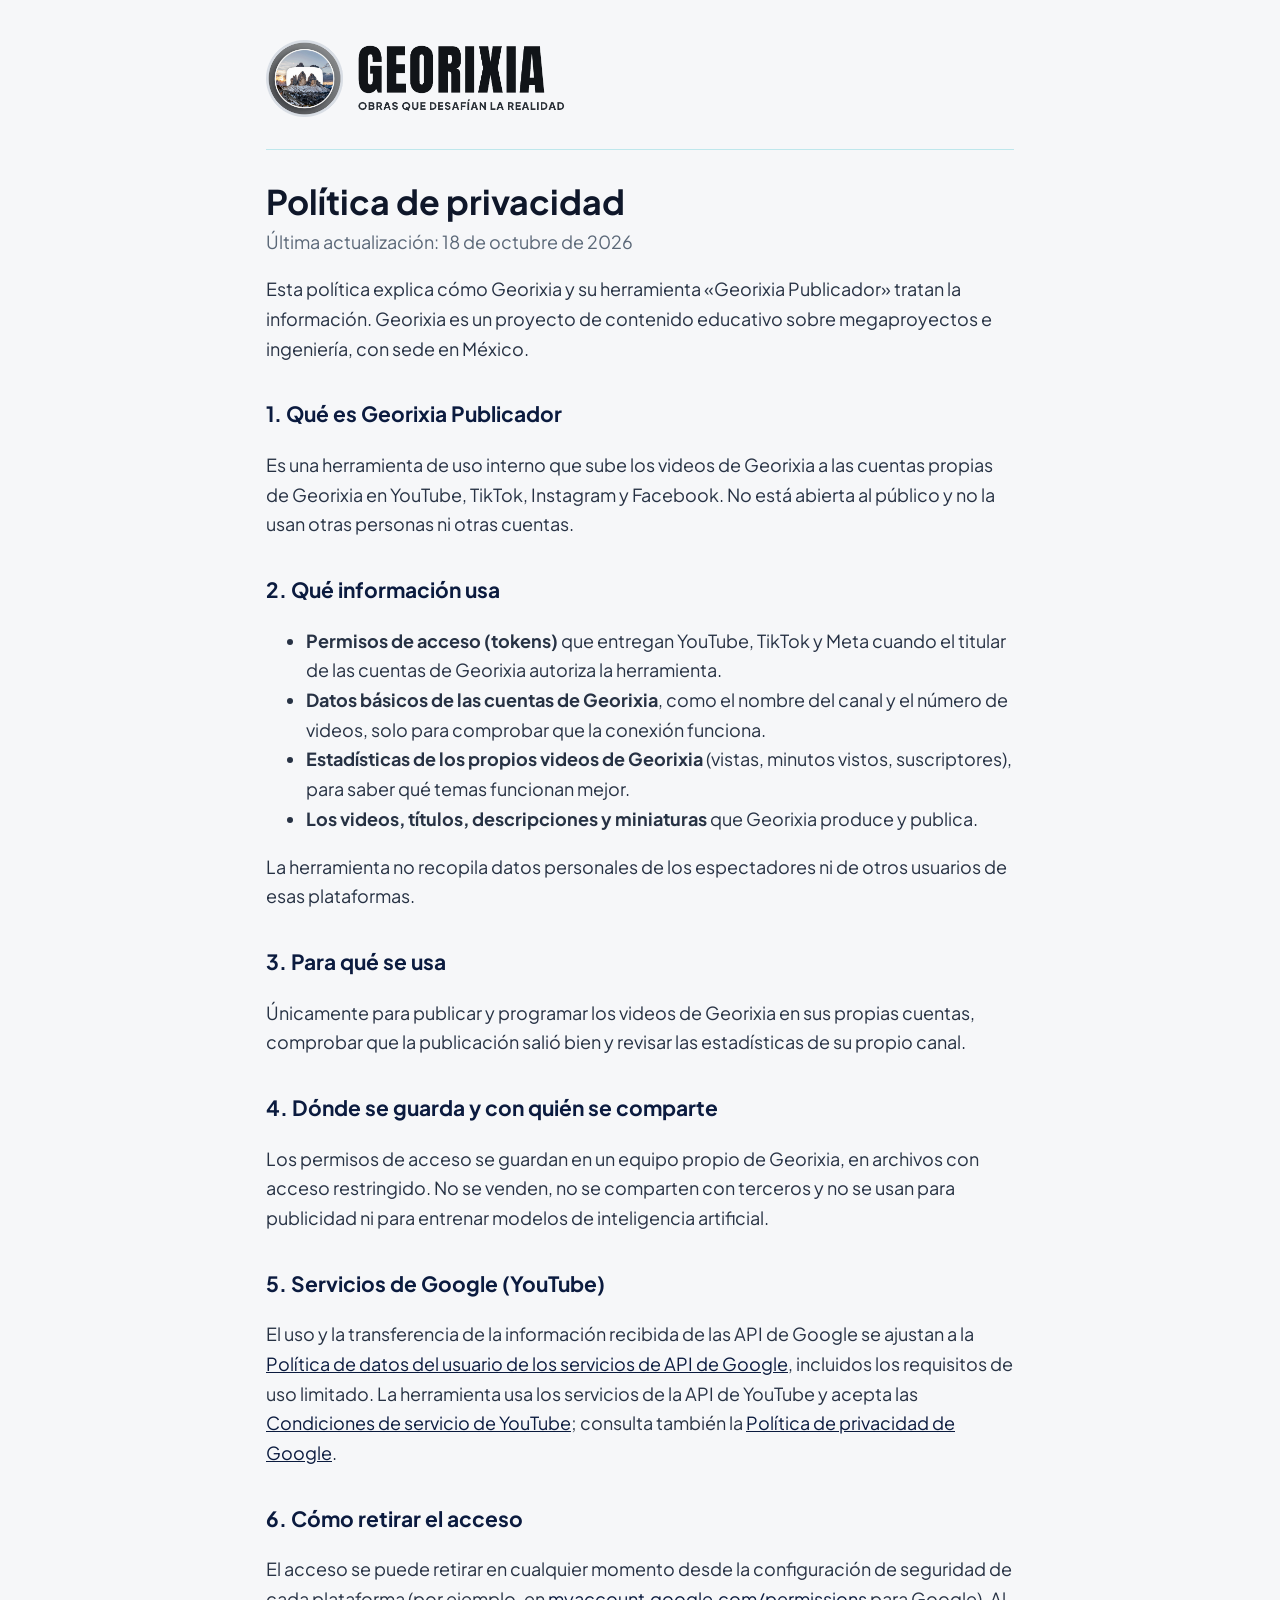
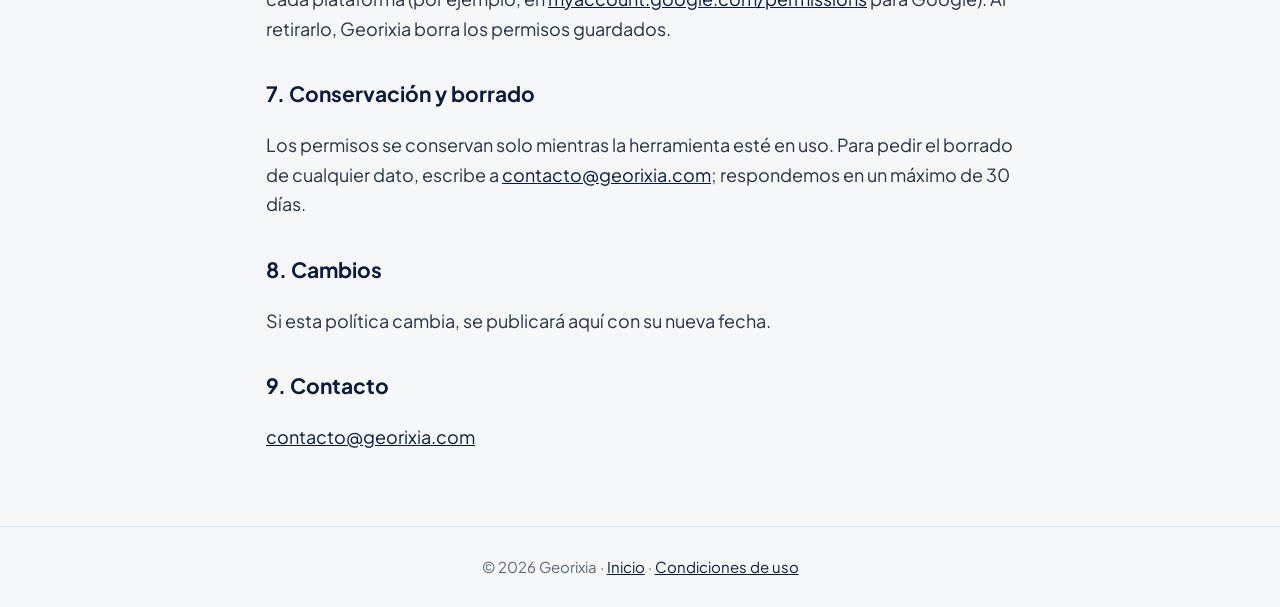
==== privacidad.html @ 57b5e0a1 "Página web de Georixia Co-Authored-By: Claude Opus 5.5 <noreply@anthropic.com>" ====
<!doctype html>
<html lang="es">
<head>
<meta charset="utf-8">
<meta name="viewport" content="width=device-width, initial-scale=1">
<title>Política de privacidad · Georixia</title>
<link rel="icon" href="icono.png" type="image/png">
<link rel="preconnect" href="https://fonts.googleapis.com">
<link rel="preconnect" href="https://fonts.gstatic.com" crossorigin>
<link href="https://fonts.googleapis.com/css2?family=Plus+Jakarta+Sans:wght@400;700&display=swap" rel="stylesheet">
<link rel="stylesheet" href="estilo.css">
</head>
<body class="claro con-banner">
<main class="legal">
  <header><a href="index.html"><img src="logo.png" alt="Georixia"></a></header>

  <h1>Política de privacidad</h1>
  <p class="fecha">Última actualización: 18 de octubre de 2026</p>

  <p>Esta política explica cómo Georixia y su herramienta «Georixia Publicador» tratan la información. Georixia es un proyecto de contenido educativo sobre megaproyectos e ingeniería, con sede en México.</p>

  <h2>1. Qué es Georixia Publicador</h2>
  <p>Es una herramienta de uso interno que sube los videos de Georixia a las cuentas propias de Georixia en YouTube, TikTok, Instagram y Facebook. No está abierta al público y no la usan otras personas ni otras cuentas.</p>

  <h2>2. Qué información usa</h2>
  <ul>
    <li><strong>Permisos de acceso (tokens)</strong> que entregan YouTube, TikTok y Meta cuando el titular de las cuentas de Georixia autoriza la herramienta.</li>
    <li><strong>Datos básicos de las cuentas de Georixia</strong>, como el nombre del canal y el número de videos, solo para comprobar que la conexión funciona.</li>
    <li><strong>Estadísticas de los propios videos de Georixia</strong> (vistas, minutos vistos, suscriptores), para saber qué temas funcionan mejor.</li>
    <li><strong>Los videos, títulos, descripciones y miniaturas</strong> que Georixia produce y publica.</li>
  </ul>
  <p>La herramienta no recopila datos personales de los espectadores ni de otros usuarios de esas plataformas.</p>

  <h2>3. Para qué se usa</h2>
  <p>Únicamente para publicar y programar los videos de Georixia en sus propias cuentas, comprobar que la publicación salió bien y revisar las estadísticas de su propio canal.</p>

  <h2>4. Dónde se guarda y con quién se comparte</h2>
  <p>Los permisos de acceso se guardan en un equipo propio de Georixia, en archivos con acceso restringido. No se venden, no se comparten con terceros y no se usan para publicidad ni para entrenar modelos de inteligencia artificial.</p>

  <h2>5. Servicios de Google (YouTube)</h2>
  <p>El uso y la transferencia de la información recibida de las API de Google se ajustan a la <a href="https://developers.google.com/terms/api-services-user-data-policy">Política de datos del usuario de los servicios de API de Google</a>, incluidos los requisitos de uso limitado. La herramienta usa los servicios de la API de YouTube y acepta las <a href="https://www.youtube.com/t/terms">Condiciones de servicio de YouTube</a>; consulta también la <a href="https://policies.google.com/privacy">Política de privacidad de Google</a>.</p>

  <h2>6. Cómo retirar el acceso</h2>
  <p>El acceso se puede retirar en cualquier momento desde la configuración de seguridad de cada plataforma (por ejemplo, en <a href="https://myaccount.google.com/permissions">myaccount.google.com/permissions</a> para Google). Al retirarlo, Georixia borra los permisos guardados.</p>

  <h2>7. Conservación y borrado</h2>
  <p>Los permisos se conservan solo mientras la herramienta esté en uso. Para pedir el borrado de cualquier dato, escribe a <a href="mailto:contacto@georixia.com">contacto@georixia.com</a>; respondemos en un máximo de 30 días.</p>

  <h2>8. Cambios</h2>
  <p>Si esta política cambia, se publicará aquí con su nueva fecha.</p>

  <h2>9. Contacto</h2>
  <p><a href="mailto:contacto@georixia.com">contacto@georixia.com</a></p>
</main>
<footer>© 2026 Georixia · <a href="index.html">Inicio</a> · <a href="terminos.html">Condiciones de uso</a></footer>
</body>
</html>
---- estilo.css ----
:root {
  --fondo: #0b1b3f;
  --fondo-2: #22324f;
  --acento: #14b8c4;
  --acento-2: #2563eb;
  --claro: #F5F7FA;
  --texto: #DCE3EC;
  --suave: #9AA8B8;
}
* { box-sizing: border-box; }
html, body { margin: 0; }
body {
  background: var(--fondo);
  color: var(--texto);
  font-family: "Plus Jakarta Sans", system-ui, -apple-system, "Segoe UI", sans-serif;
  font-size: 18px;
  line-height: 1.65;
}
a { color: var(--acento); }
a:hover { color: var(--claro); }

/* Portada */
.portada {
  min-height: 100vh;
  display: flex;
  flex-direction: column;
  align-items: center;
  justify-content: center;
  text-align: center;
  padding: 48px 16px;
  background:
    radial-gradient(ellipse at 50% 35%, color-mix(in srgb, var(--fondo-2) 85%, transparent) 0%, var(--fondo) 72%);
}
.portada img.logo { width: min(620px, 92vw); height: auto; }
.portada p.gancho { max-width: 660px; font-size: clamp(18px, 2.4vw, 22px); color: var(--claro); margin: 28px auto 32px; }
.botones { display: flex; gap: 12px; flex-wrap: wrap; justify-content: center; }
.boton {
  display: inline-block;
  padding: 12px 24px;
  border-radius: 999px;
  font-weight: 700;
  text-decoration: none;
  background: var(--acento);
  color: var(--fondo);
}
.boton:hover { background: var(--claro); color: var(--fondo); }
.boton.secundario { background: transparent; color: var(--claro); border: 2px solid color-mix(in srgb, var(--acento) 60%, transparent); }
.boton.secundario:hover { border-color: var(--claro); }
.temas {
  display: grid;
  grid-template-columns: repeat(auto-fit, minmax(min(220px, 100%), 1fr));
  gap: 16px;
  width: 100%;
  max-width: 980px;
  margin: 56px auto 0;
  text-align: left;
}
.tema { background: color-mix(in srgb, var(--fondo-2) 55%, transparent); border: 1px solid color-mix(in srgb, var(--acento) 25%, transparent); border-radius: 16px; padding: 18px 20px; }
.tema b { display: block; color: var(--acento); margin-bottom: 4px; }

/* Páginas legales */
main.legal { max-width: 780px; margin: 0 auto; padding: 32px 16px 56px; }
main.legal header { padding: 8px 0 24px; border-bottom: 1px solid color-mix(in srgb, var(--acento) 25%, transparent); }
main.legal header img { width: 300px; max-width: 80vw; height: auto; }
main.legal h1 { color: var(--claro); font-size: 34px; line-height: 1.2; margin: 32px 0 4px; }
main.legal h2 { color: var(--acento); font-size: 21px; margin-top: 34px; }
.fecha { color: var(--suave); margin-top: 0; }

footer { text-align: center; color: var(--suave); font-size: 15px; padding: 28px 16px; border-top: 1px solid color-mix(in srgb, var(--acento) 18%, transparent); }
footer a { color: var(--texto); }

/* Apariencia clara */
body.claro { --claro: #0F172A; --texto: #273244; --suave: #5B6878; background: #F6F7F9; }
body.claro .portada { background: radial-gradient(ellipse at 50% 35%, color-mix(in srgb, var(--acento) 14%, #ffffff) 0%, #F6F7F9 70%); }
body.claro .boton { background: var(--fondo); color: #fff; }
body.claro .boton:hover { background: var(--acento); color: var(--fondo); }
body.claro .boton.secundario { color: var(--fondo); border-color: var(--fondo); background: transparent; }
body.claro .tema { background: #ffffff; border-color: #E2E6EC; }
body.claro .tema b { color: var(--fondo); }
body.claro a { color: var(--fondo); }
body.claro main.legal h2 { color: var(--fondo); }
/* Portada con el banner del canal de fondo */
body.con-banner .portada { background: linear-gradient(color-mix(in srgb, var(--fondo) 62%, transparent), color-mix(in srgb, var(--fondo) 88%, transparent) 70%, var(--fondo)), url("compartir.jpg") center / cover no-repeat; }
body.claro.con-banner .portada { background: linear-gradient(rgba(246, 247, 249, .62), rgba(246, 247, 249, .9) 70%, #F6F7F9), url("compartir.jpg") center / cover no-repeat; }
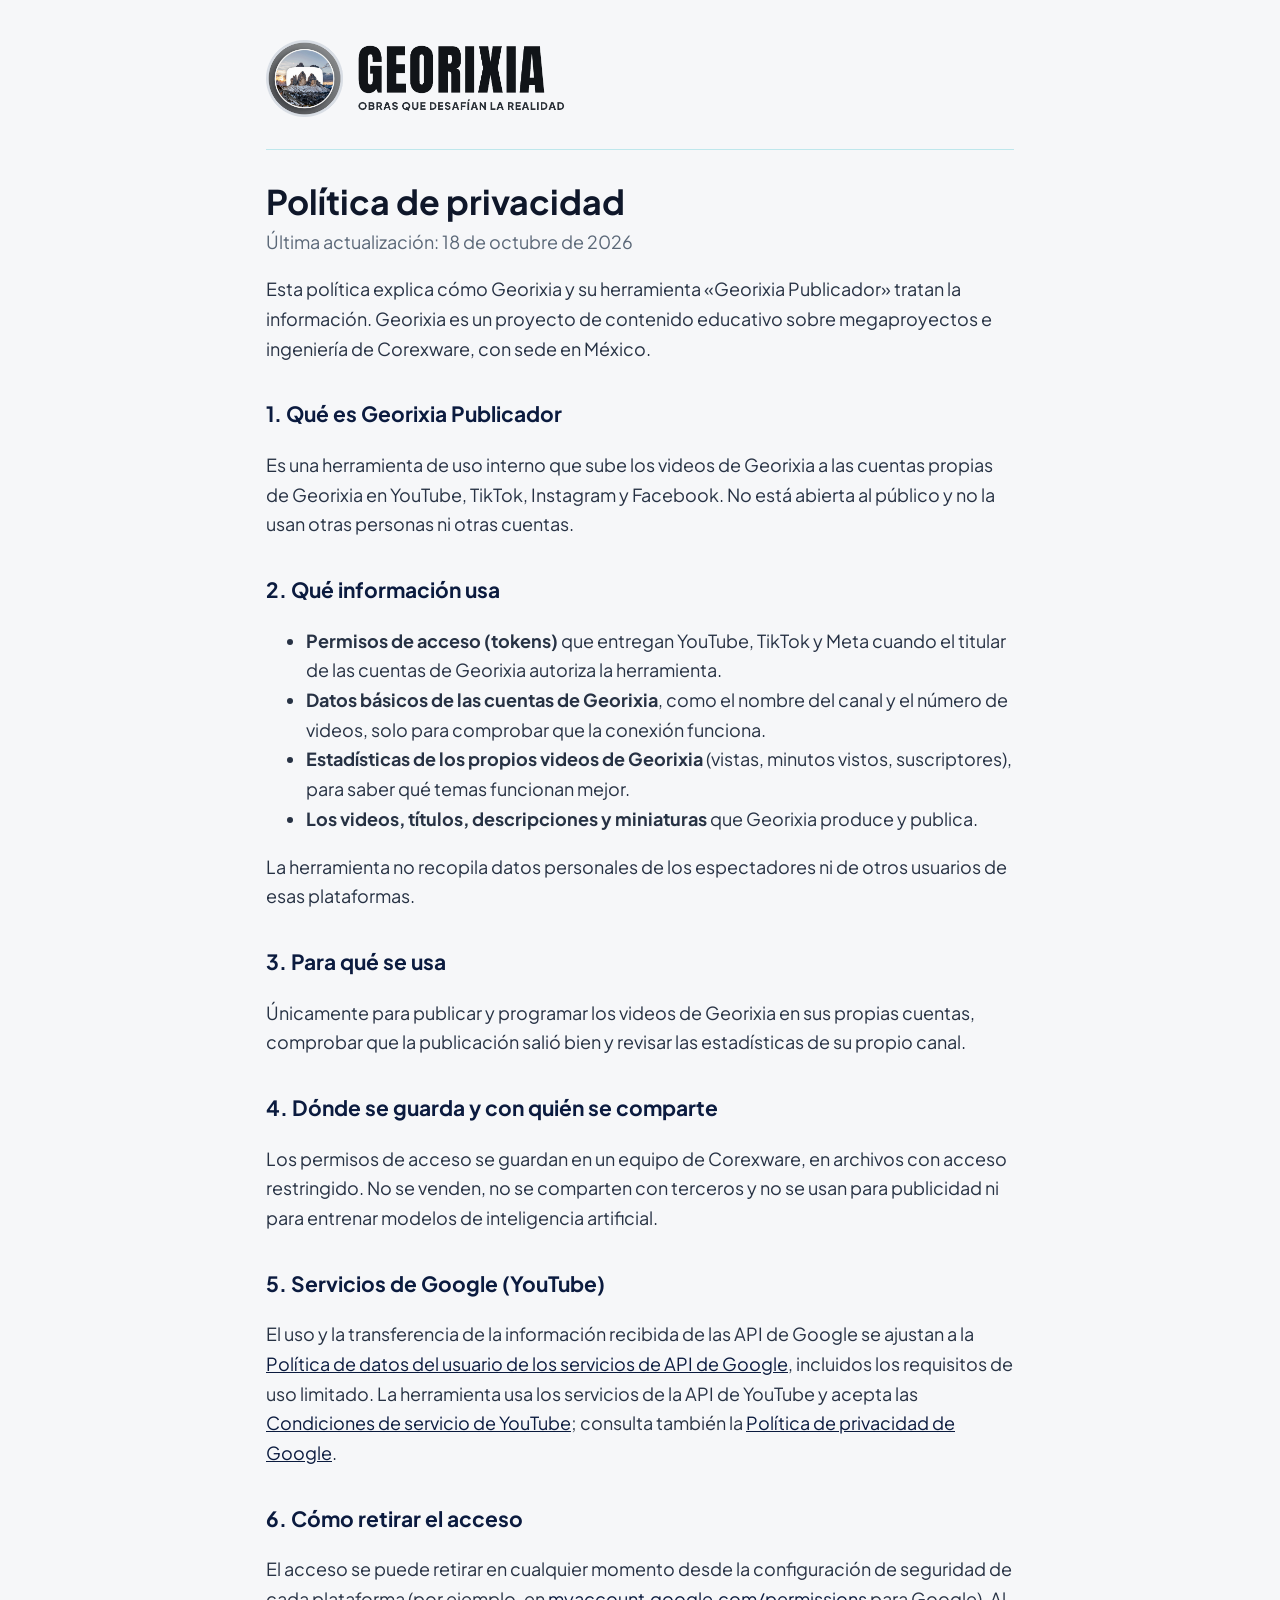
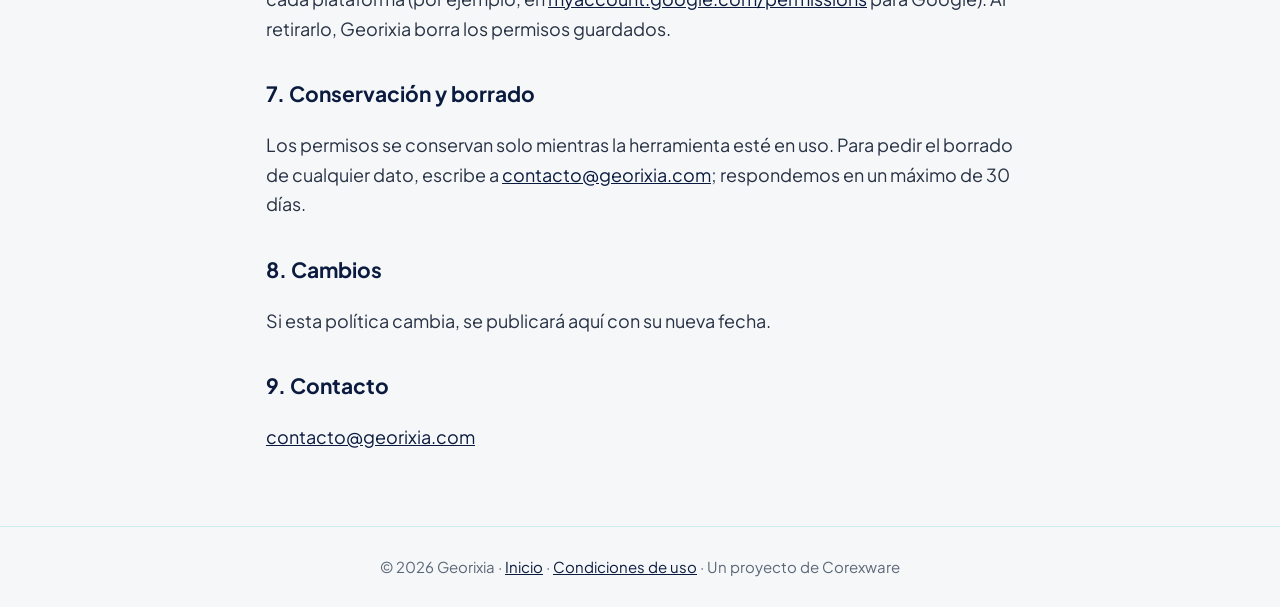
==== commit 7e4092be: "Página web de Georixia Co-Authored-By: Claude Opus 5.5 <noreply@anthropic.com>" ====
--- a/privacidad.html
+++ b/privacidad.html
@@ -17,7 +17,7 @@
   <h1>Política de privacidad</h1>
   <p class="fecha">Última actualización: 18 de octubre de 2026</p>
 
-  <p>Esta política explica cómo Georixia y su herramienta «Georixia Publicador» tratan la información. Georixia es un proyecto de contenido educativo sobre megaproyectos e ingeniería, con sede en México.</p>
+  <p>Esta política explica cómo Georixia y su herramienta «Georixia Publicador» tratan la información. Georixia es un proyecto de contenido educativo sobre megaproyectos e ingeniería de Corexware, con sede en México.</p>
 
   <h2>1. Qué es Georixia Publicador</h2>
   <p>Es una herramienta de uso interno que sube los videos de Georixia a las cuentas propias de Georixia en YouTube, TikTok, Instagram y Facebook. No está abierta al público y no la usan otras personas ni otras cuentas.</p>
@@ -35,7 +35,7 @@
   <p>Únicamente para publicar y programar los videos de Georixia en sus propias cuentas, comprobar que la publicación salió bien y revisar las estadísticas de su propio canal.</p>
 
   <h2>4. Dónde se guarda y con quién se comparte</h2>
-  <p>Los permisos de acceso se guardan en un equipo propio de Georixia, en archivos con acceso restringido. No se venden, no se comparten con terceros y no se usan para publicidad ni para entrenar modelos de inteligencia artificial.</p>
+  <p>Los permisos de acceso se guardan en un equipo de Corexware, en archivos con acceso restringido. No se venden, no se comparten con terceros y no se usan para publicidad ni para entrenar modelos de inteligencia artificial.</p>
 
   <h2>5. Servicios de Google (YouTube)</h2>
   <p>El uso y la transferencia de la información recibida de las API de Google se ajustan a la <a href="https://developers.google.com/terms/api-services-user-data-policy">Política de datos del usuario de los servicios de API de Google</a>, incluidos los requisitos de uso limitado. La herramienta usa los servicios de la API de YouTube y acepta las <a href="https://www.youtube.com/t/terms">Condiciones de servicio de YouTube</a>; consulta también la <a href="https://policies.google.com/privacy">Política de privacidad de Google</a>.</p>
@@ -52,6 +52,6 @@
   <h2>9. Contacto</h2>
   <p><a href="mailto:contacto@georixia.com">contacto@georixia.com</a></p>
 </main>
-<footer>© 2026 Georixia · <a href="index.html">Inicio</a> · <a href="terminos.html">Condiciones de uso</a></footer>
+<footer>© 2026 Georixia · <a href="index.html">Inicio</a> · <a href="terminos.html">Condiciones de uso</a> · Un proyecto de Corexware</footer>
 </body>
 </html>
